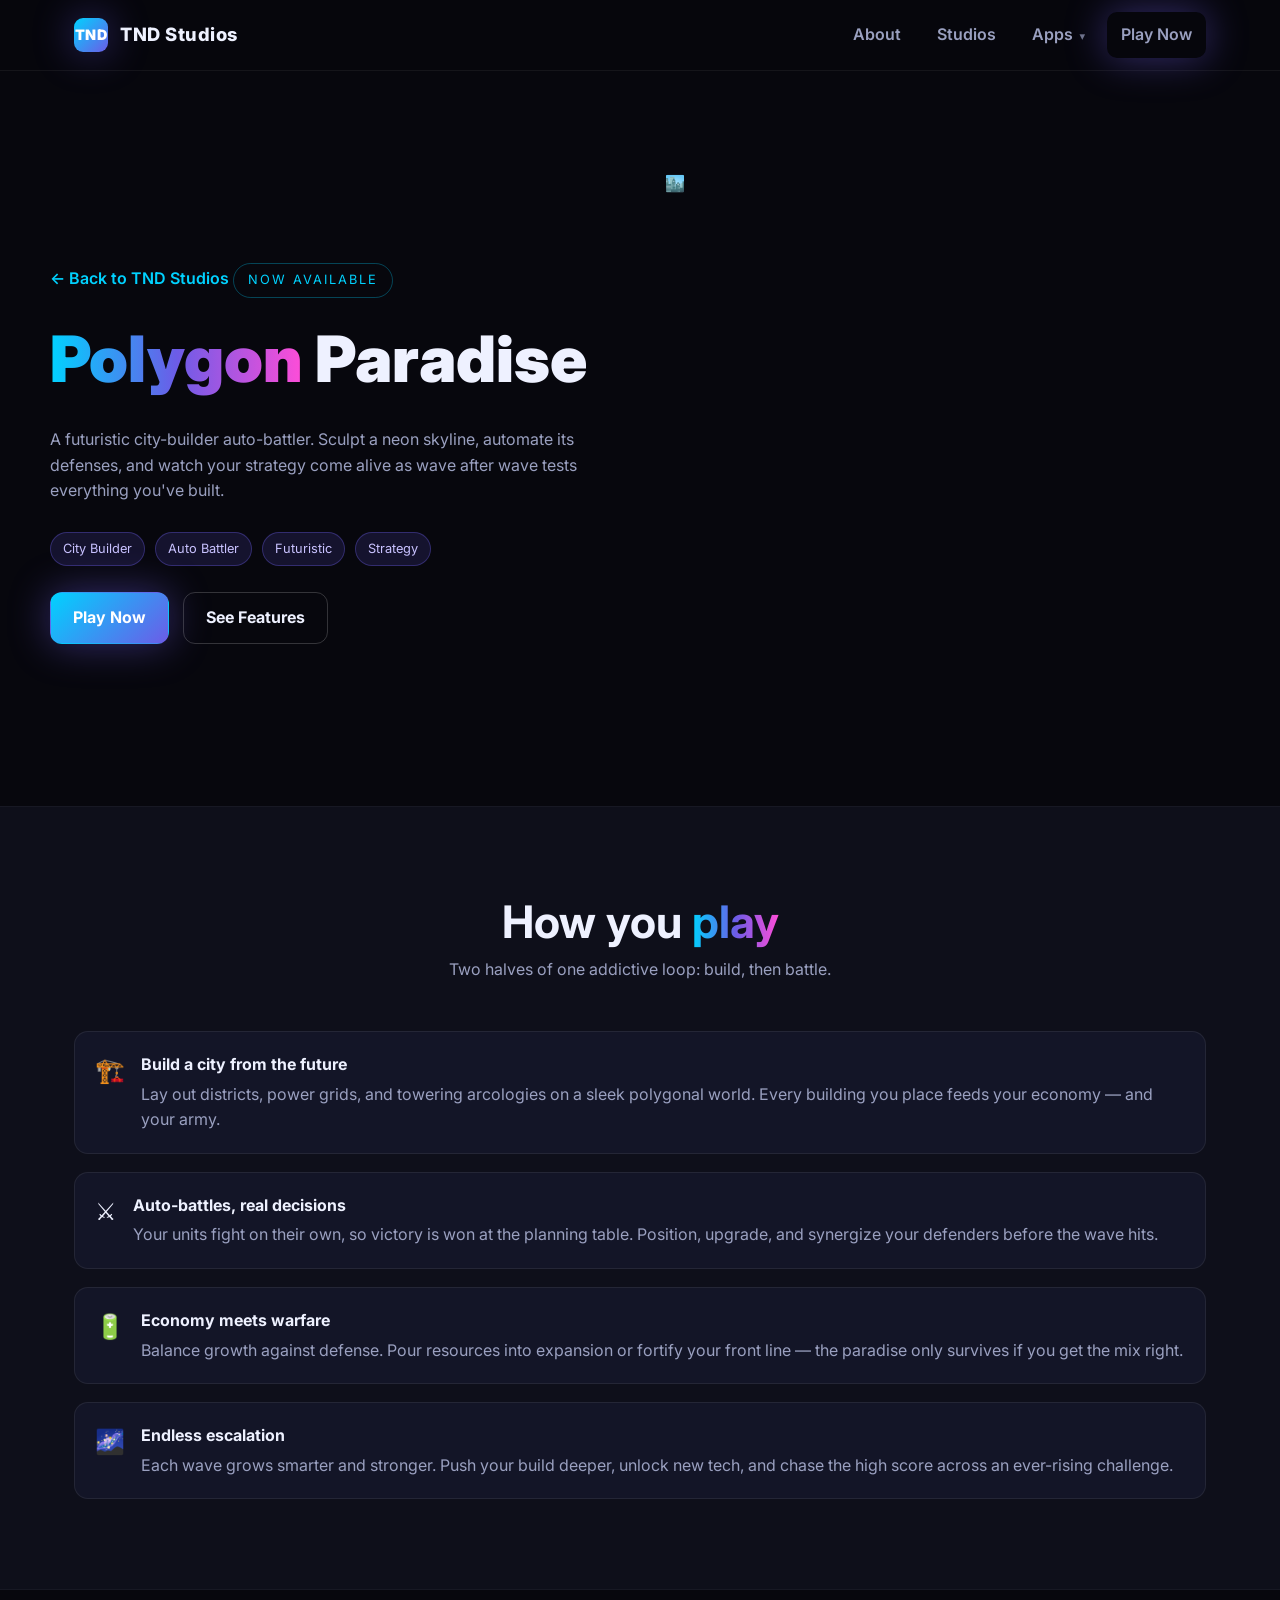
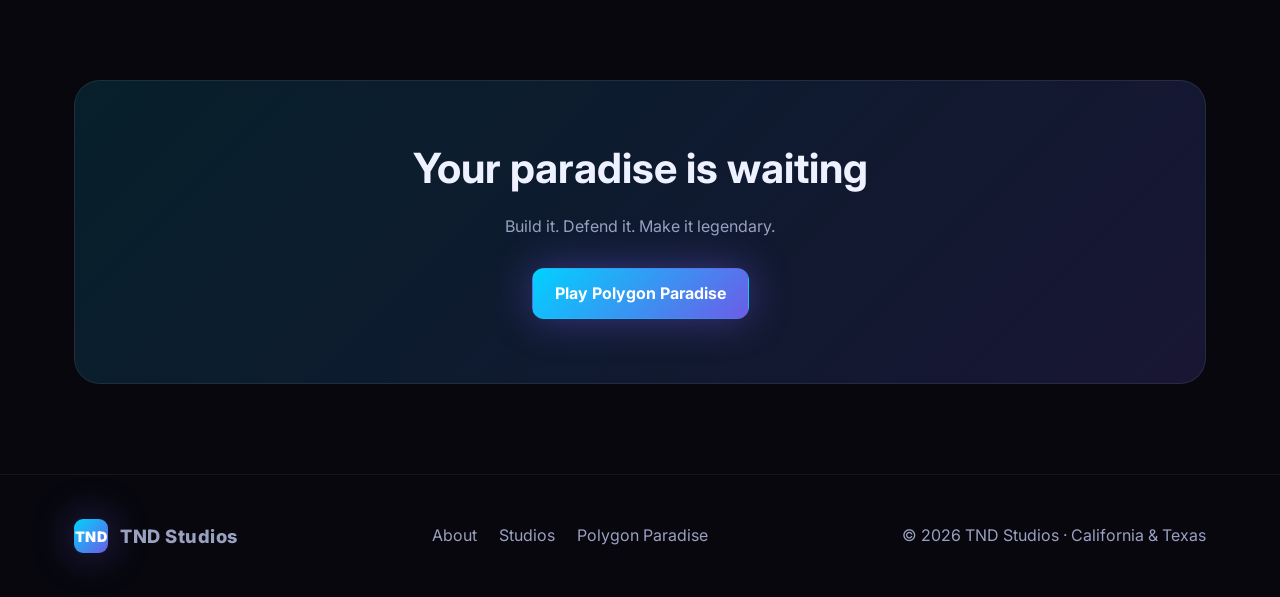
==== polygon-paradise.html @ adfdb226 "Build TND Studios landing page Add landing page with Apps dropdown, hero, about/values, featured gam" ====
<!DOCTYPE html>
<html lang="en">
<head>
  <meta charset="UTF-8" />
  <meta name="viewport" content="width=device-width, initial-scale=1.0" />
  <title>Polygon Paradise — TND Studios</title>
  <meta name="description" content="Polygon Paradise: a futuristic city-builder auto-battler from TND Studios. Build your skyline, command your defenders, and survive every wave." />
  <link rel="preconnect" href="https://fonts.googleapis.com" />
  <link rel="preconnect" href="https://fonts.gstatic.com" crossorigin />
  <link href="https://fonts.googleapis.com/css2?family=Inter:wght@400;600;700;800;900&display=swap" rel="stylesheet" />
  <link rel="stylesheet" href="styles.css" />
</head>
<body>

  <!-- Navbar -->
  <header class="nav">
    <div class="wrap nav-inner">
      <a class="brand" href="index.html">
        <span class="mark">TND</span>
        <span>TND Studios</span>
      </a>
      <nav class="nav-links">
        <a class="desktop-only" href="index.html#about">About</a>
        <a class="desktop-only" href="index.html#locations">Studios</a>
        <div class="dropdown">
          <button aria-haspopup="true" aria-expanded="false">Apps</button>
          <div class="dropdown-menu" role="menu">
            <a href="polygon-paradise.html" role="menuitem">
              <span class="app-icon">🏙️</span>
              <span>
                <span class="app-name">Polygon Paradise</span><br />
                <span class="app-desc">Futuristic city-builder auto-battler</span>
              </span>
            </a>
          </div>
        </div>
        <a class="btn btn-primary" href="#">Play Now</a>
      </nav>
    </div>
  </header>

  <!-- Detail hero -->
  <section class="wrap detail-hero">
    <div>
      <a class="back-link" href="index.html">← Back to TND Studios</a>
      <span class="eyebrow">Now Available</span>
      <h1><span class="gradient-text">Polygon</span> Paradise</h1>
      <p class="lead" style="color: var(--muted); margin: 0 0 28px;">
        A futuristic city-builder auto-battler. Sculpt a neon skyline, automate its
        defenses, and watch your strategy come alive as wave after wave tests
        everything you've built.
      </p>
      <div class="tag-row">
        <span class="tag">City Builder</span>
        <span class="tag">Auto Battler</span>
        <span class="tag">Futuristic</span>
        <span class="tag">Strategy</span>
      </div>
      <div class="hero-actions" style="justify-content:flex-start;">
        <a class="btn btn-primary" href="#">Play Now</a>
        <a class="btn btn-ghost" href="#features">See Features</a>
      </div>
    </div>
    <div class="art"><span class="city">🏙️</span></div>
  </section>

  <!-- Features -->
  <section id="features" class="section-alt">
    <div class="wrap">
      <h2 class="section-title">How you <span class="gradient-text">play</span></h2>
      <p class="section-sub">Two halves of one addictive loop: build, then battle.</p>
      <div class="feature-list">
        <div class="fitem">
          <span class="ico">🏗️</span>
          <div>
            <h4>Build a city from the future</h4>
            <p>Lay out districts, power grids, and towering arcologies on a sleek polygonal world. Every building you place feeds your economy — and your army.</p>
          </div>
        </div>
        <div class="fitem">
          <span class="ico">⚔️</span>
          <div>
            <h4>Auto-battles, real decisions</h4>
            <p>Your units fight on their own, so victory is won at the planning table. Position, upgrade, and synergize your defenders before the wave hits.</p>
          </div>
        </div>
        <div class="fitem">
          <span class="ico">🔋</span>
          <div>
            <h4>Economy meets warfare</h4>
            <p>Balance growth against defense. Pour resources into expansion or fortify your front line — the paradise only survives if you get the mix right.</p>
          </div>
        </div>
        <div class="fitem">
          <span class="ico">🌌</span>
          <div>
            <h4>Endless escalation</h4>
            <p>Each wave grows smarter and stronger. Push your build deeper, unlock new tech, and chase the high score across an ever-rising challenge.</p>
          </div>
        </div>
      </div>
    </div>
  </section>

  <!-- CTA -->
  <section>
    <div class="wrap">
      <div class="cta-band">
        <h2>Your paradise is waiting</h2>
        <p>Build it. Defend it. Make it legendary.</p>
        <a class="btn btn-primary" href="#">Play Polygon Paradise</a>
      </div>
    </div>
  </section>

  <!-- Footer -->
  <footer>
    <div class="wrap footer-inner">
      <div class="brand">
        <span class="mark">TND</span>
        <span>TND Studios</span>
      </div>
      <div class="footer-links">
        <a href="index.html#about">About</a>
        <a href="index.html#locations">Studios</a>
        <a href="polygon-paradise.html">Polygon Paradise</a>
      </div>
      <div>© <span id="year"></span> TND Studios · California &amp; Texas</div>
    </div>
  </footer>

  <script>
    document.getElementById("year").textContent = new Date().getFullYear();
  </script>
</body>
</html>
---- styles.css ----
/* ============================================================
   TND Studios — shared styles
   ============================================================ */

:root {
  --bg:        #07070d;
  --bg-soft:   #0e0f1a;
  --panel:     #131527;
  --panel-2:   #1a1d35;
  --text:      #eef1ff;
  --muted:     #9aa0c0;
  --accent:    #6c5ce7;
  --accent-2:  #00d2ff;
  --accent-3:  #ff4dd8;
  --glow:      0 0 40px rgba(108, 92, 231, 0.45);
  --radius:    18px;
  --maxw:      1180px;
  font-synthesis: none;
}

* { box-sizing: border-box; }

html { scroll-behavior: smooth; }

body {
  margin: 0;
  font-family: "Inter", "Segoe UI", system-ui, -apple-system, sans-serif;
  background: var(--bg);
  color: var(--text);
  line-height: 1.6;
  overflow-x: hidden;
}

a { color: inherit; text-decoration: none; }

.wrap {
  width: 100%;
  max-width: var(--maxw);
  margin: 0 auto;
  padding: 0 24px;
}

h1, h2, h3 { line-height: 1.15; margin: 0 0 0.5em; }
h2.section-title {
  font-size: clamp(1.8rem, 4vw, 2.8rem);
  text-align: center;
  margin-bottom: 0.2em;
}
.section-sub {
  text-align: center;
  color: var(--muted);
  max-width: 620px;
  margin: 0 auto 3rem;
}

.gradient-text {
  background: linear-gradient(90deg, var(--accent-2), var(--accent), #ff4dd8);
  -webkit-background-clip: text;
  background-clip: text;
  -webkit-text-fill-color: transparent;
}

/* ---------- Navbar ---------- */
.nav {
  position: sticky;
  top: 0;
  z-index: 100;
  backdrop-filter: blur(14px);
  background: rgba(7, 7, 13, 0.72);
  border-bottom: 1px solid rgba(255, 255, 255, 0.06);
}
.nav-inner {
  display: flex;
  align-items: center;
  justify-content: space-between;
  height: 70px;
}
.brand {
  display: flex;
  align-items: center;
  gap: 12px;
  font-weight: 800;
  letter-spacing: 0.5px;
  font-size: 1.15rem;
}
.brand .mark {
  width: 34px; height: 34px;
  border-radius: 9px;
  background: linear-gradient(135deg, var(--accent-2), var(--accent));
  box-shadow: var(--glow);
  display: grid; place-items: center;
  font-weight: 900; color: #fff; font-size: 0.9rem;
}
.nav-links { display: flex; align-items: center; gap: 8px; }
.nav-links a, .dropdown > button {
  color: var(--muted);
  font: inherit;
  font-weight: 600;
  background: none;
  border: none;
  cursor: pointer;
  padding: 10px 14px;
  border-radius: 10px;
  transition: color .2s, background .2s;
}
.nav-links a:hover, .dropdown > button:hover { color: var(--text); background: rgba(255,255,255,0.05); }

.btn {
  display: inline-block;
  padding: 12px 22px;
  border-radius: 12px;
  font-weight: 700;
  cursor: pointer;
  border: 1px solid transparent;
  transition: transform .15s ease, box-shadow .2s ease, background .2s;
}
.btn-primary {
  background: linear-gradient(135deg, var(--accent-2), var(--accent));
  color: #fff;
  box-shadow: var(--glow);
}
.btn-primary:hover { transform: translateY(-2px); }
.btn-ghost {
  border-color: rgba(255,255,255,0.18);
  color: var(--text);
}
.btn-ghost:hover { background: rgba(255,255,255,0.06); }

/* ---------- Dropdown ---------- */
.dropdown { position: relative; }
.dropdown > button::after {
  content: "▾";
  margin-left: 6px;
  font-size: 0.7em;
  opacity: 0.7;
}
.dropdown-menu {
  position: absolute;
  top: calc(100% + 8px);
  right: 0;
  min-width: 280px;
  background: var(--panel);
  border: 1px solid rgba(255,255,255,0.08);
  border-radius: 14px;
  padding: 8px;
  box-shadow: 0 24px 60px rgba(0,0,0,0.55);
  opacity: 0;
  visibility: hidden;
  transform: translateY(-8px);
  transition: opacity .18s, transform .18s, visibility .18s;
}
.dropdown:hover .dropdown-menu,
.dropdown:focus-within .dropdown-menu {
  opacity: 1; visibility: visible; transform: translateY(0);
}
.dropdown-menu a {
  display: flex;
  gap: 12px;
  align-items: center;
  padding: 12px;
  border-radius: 10px;
  color: var(--text);
}
.dropdown-menu a:hover { background: var(--panel-2); }
.dropdown-menu .app-icon {
  width: 42px; height: 42px; border-radius: 10px;
  background: linear-gradient(135deg, #00d2ff, #6c5ce7);
  display: grid; place-items: center; font-size: 1.2rem; flex: none;
}
.dropdown-menu .app-name { font-weight: 700; }
.dropdown-menu .app-desc { font-size: 0.8rem; color: var(--muted); }

/* ---------- Hero ---------- */
.hero {
  position: relative;
  padding: 120px 0 130px;
  text-align: center;
  overflow: hidden;
}
.hero::before {
  content: "";
  position: absolute; inset: -20% -20% auto -20%;
  height: 700px;
  background:
    radial-gradient(closest-side, rgba(0,210,255,0.22), transparent 70%) 20% 0,
    radial-gradient(closest-side, rgba(108,92,231,0.28), transparent 70%) 80% 10%;
  filter: blur(10px);
  z-index: -1;
}
.hero .grid-bg {
  position: absolute; inset: 0; z-index: -2;
  background-image:
    linear-gradient(rgba(255,255,255,0.04) 1px, transparent 1px),
    linear-gradient(90deg, rgba(255,255,255,0.04) 1px, transparent 1px);
  background-size: 46px 46px;
  mask-image: radial-gradient(ellipse 70% 60% at 50% 0%, #000 30%, transparent 75%);
}
.eyebrow {
  display: inline-block;
  font-size: 0.8rem;
  letter-spacing: 2px;
  text-transform: uppercase;
  color: var(--accent-2);
  border: 1px solid rgba(0,210,255,0.3);
  padding: 6px 14px;
  border-radius: 999px;
  margin-bottom: 24px;
}
.hero h1 {
  font-size: clamp(2.4rem, 7vw, 5rem);
  font-weight: 900;
  letter-spacing: -1.5px;
}
.hero p.lead {
  font-size: clamp(1.05rem, 2.2vw, 1.35rem);
  color: var(--muted);
  max-width: 640px;
  margin: 0 auto 36px;
}
.hero-actions { display: flex; gap: 14px; justify-content: center; flex-wrap: wrap; }

/* ---------- Generic section ---------- */
section { padding: 90px 0; }
.section-alt { background: var(--bg-soft); border-block: 1px solid rgba(255,255,255,0.04); }

/* ---------- Value cards ---------- */
.cards {
  display: grid;
  grid-template-columns: repeat(auto-fit, minmax(260px, 1fr));
  gap: 22px;
}
.card {
  background: var(--panel);
  border: 1px solid rgba(255,255,255,0.07);
  border-radius: var(--radius);
  padding: 30px;
  transition: transform .2s, border-color .2s;
}
.card:hover { transform: translateY(-6px); border-color: rgba(108,92,231,0.5); }
.card .ico { font-size: 1.8rem; margin-bottom: 14px; }
.card h3 { font-size: 1.2rem; }
.card p { color: var(--muted); margin: 0; }

/* ---------- Featured game ---------- */
.featured {
  display: grid;
  grid-template-columns: 1.1fr 1fr;
  gap: 50px;
  align-items: center;
}
.featured .art {
  aspect-ratio: 4 / 3;
  border-radius: 22px;
  background:
    radial-gradient(circle at 30% 20%, rgba(0,210,255,0.5), transparent 45%),
    radial-gradient(circle at 75% 75%, rgba(255,77,216,0.45), transparent 45%),
    linear-gradient(135deg, #11132a, #05060f);
  border: 1px solid rgba(255,255,255,0.1);
  position: relative;
  overflow: hidden;
  display: grid; place-items: center;
  box-shadow: 0 40px 90px rgba(0,0,0,0.5);
}
.featured .art .city {
  font-size: 5rem;
  filter: drop-shadow(0 0 30px rgba(0,210,255,0.6));
}
.featured .badge {
  display: inline-block;
  font-size: 0.75rem; letter-spacing: 1.5px; text-transform: uppercase;
  color: var(--accent-2); font-weight: 700; margin-bottom: 10px;
}
.featured h2 { font-size: clamp(1.8rem, 4vw, 2.6rem); }
.featured p { color: var(--muted); }
.tag-row { display: flex; gap: 10px; flex-wrap: wrap; margin: 18px 0 26px; }
.tag {
  font-size: 0.8rem;
  padding: 6px 12px;
  border-radius: 999px;
  background: rgba(108,92,231,0.15);
  border: 1px solid rgba(108,92,231,0.35);
  color: #c9c2ff;
}

/* ---------- Locations ---------- */
.locations {
  display: grid;
  grid-template-columns: repeat(auto-fit, minmax(280px, 1fr));
  gap: 22px;
}
.loc {
  background: var(--panel);
  border: 1px solid rgba(255,255,255,0.07);
  border-radius: var(--radius);
  padding: 34px;
  text-align: center;
}
.loc .flag { font-size: 2.4rem; margin-bottom: 10px; }
.loc h3 { font-size: 1.4rem; }
.loc p { color: var(--muted); margin: 0; }

/* ---------- CTA band ---------- */
.cta-band {
  text-align: center;
  background: linear-gradient(135deg, rgba(0,210,255,0.12), rgba(108,92,231,0.18));
  border: 1px solid rgba(255,255,255,0.08);
  border-radius: 26px;
  padding: 64px 24px;
}
.cta-band h2 { font-size: clamp(1.8rem, 4vw, 2.6rem); }
.cta-band p { color: var(--muted); margin-bottom: 28px; }

/* ---------- Footer ---------- */
footer {
  border-top: 1px solid rgba(255,255,255,0.06);
  padding: 44px 0;
  color: var(--muted);
}
.footer-inner {
  display: flex; justify-content: space-between; align-items: center;
  flex-wrap: wrap; gap: 16px;
}
.footer-links { display: flex; gap: 22px; }
.footer-links a:hover { color: var(--text); }

/* ---------- Game detail page ---------- */
.detail-hero {
  padding: 100px 0 70px;
  display: grid;
  grid-template-columns: 1fr 1fr;
  gap: 50px;
  align-items: center;
}
.detail-hero .art { aspect-ratio: 1; }
.detail-hero h1 { font-size: clamp(2.2rem, 6vw, 4rem); font-weight: 900; }
.feature-list { display: grid; gap: 18px; margin-top: 10px; }
.feature-list .fitem {
  display: flex; gap: 16px; align-items: flex-start;
  background: var(--panel); border: 1px solid rgba(255,255,255,0.07);
  border-radius: 14px; padding: 20px;
}
.feature-list .fitem .ico { font-size: 1.5rem; }
.feature-list .fitem h4 { margin: 0 0 4px; }
.feature-list .fitem p { margin: 0; color: var(--muted); }
.back-link { color: var(--accent-2); font-weight: 600; display: inline-block; margin-bottom: 18px; }

/* ---------- Responsive ---------- */
@media (max-width: 820px) {
  .featured, .detail-hero { grid-template-columns: 1fr; }
  .nav-links .desktop-only { display: none; }
  .hero { padding: 80px 0 90px; }
  section { padding: 64px 0; }
}
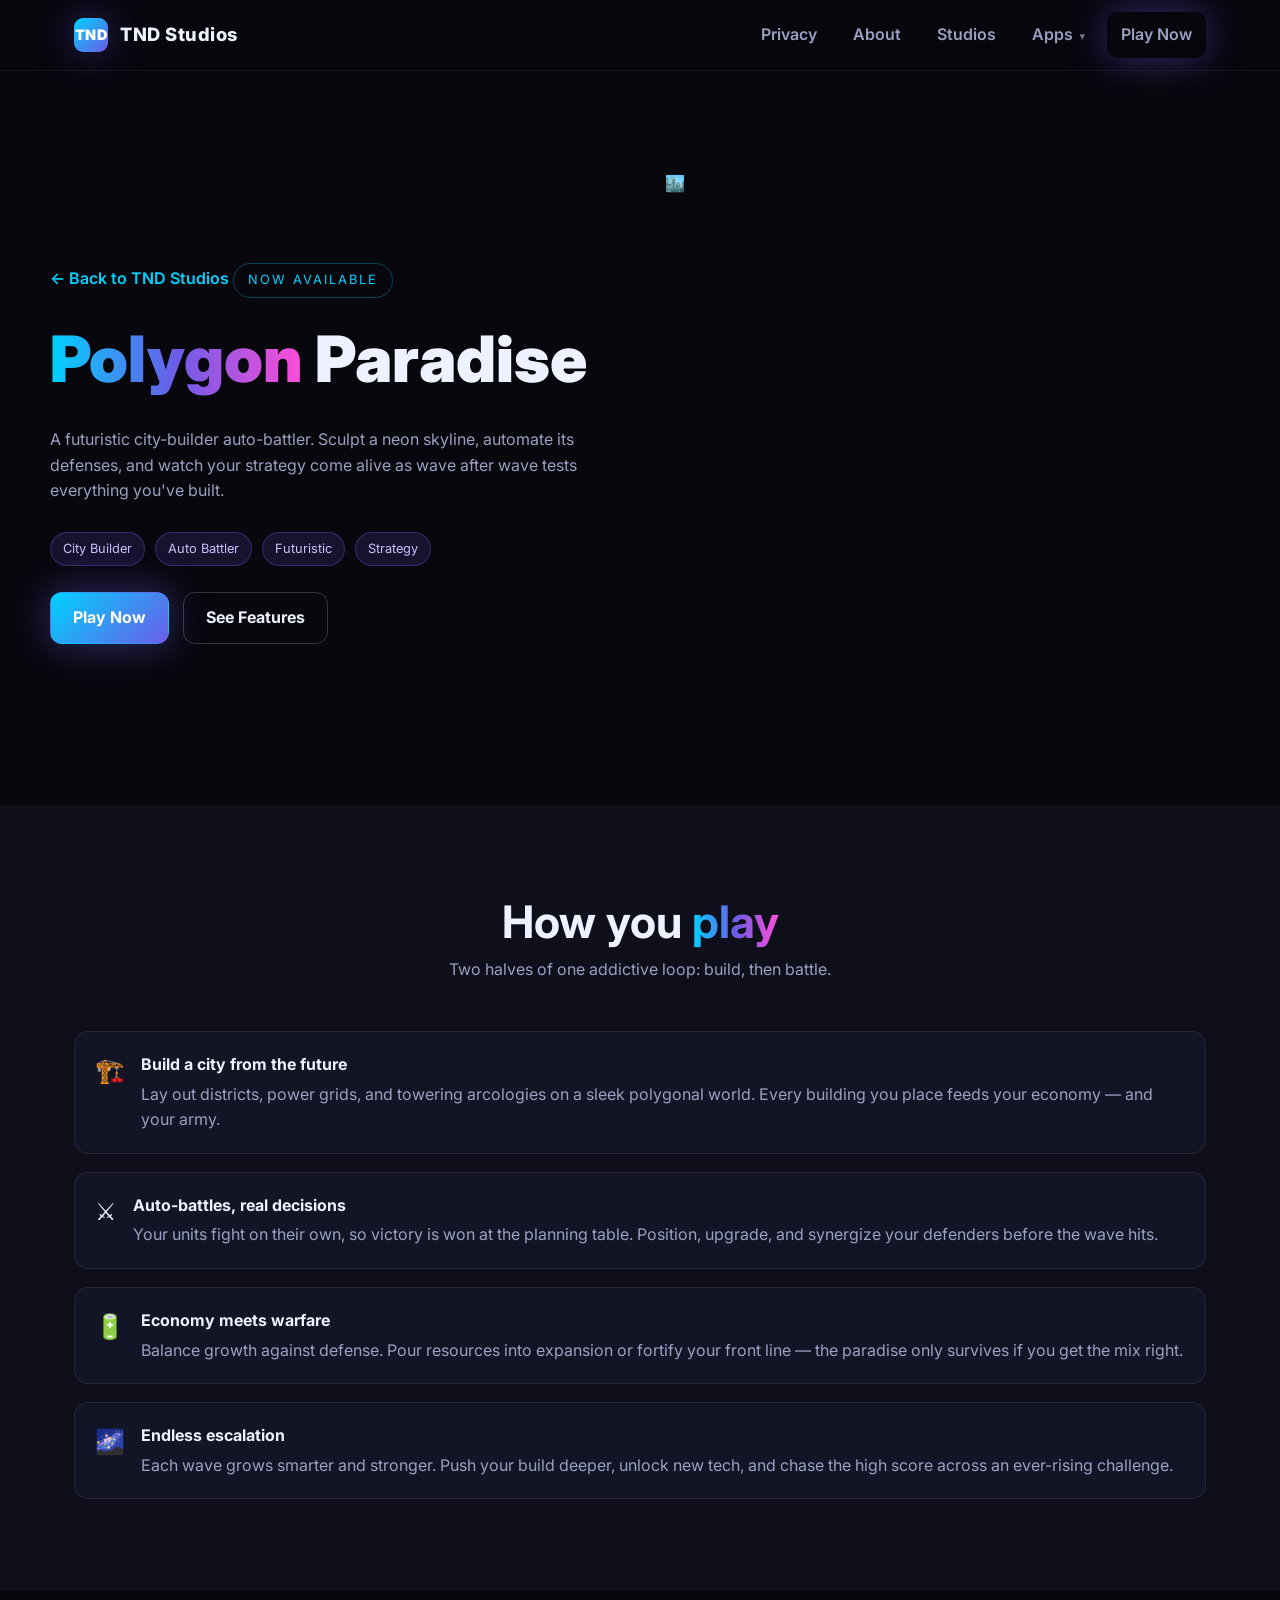
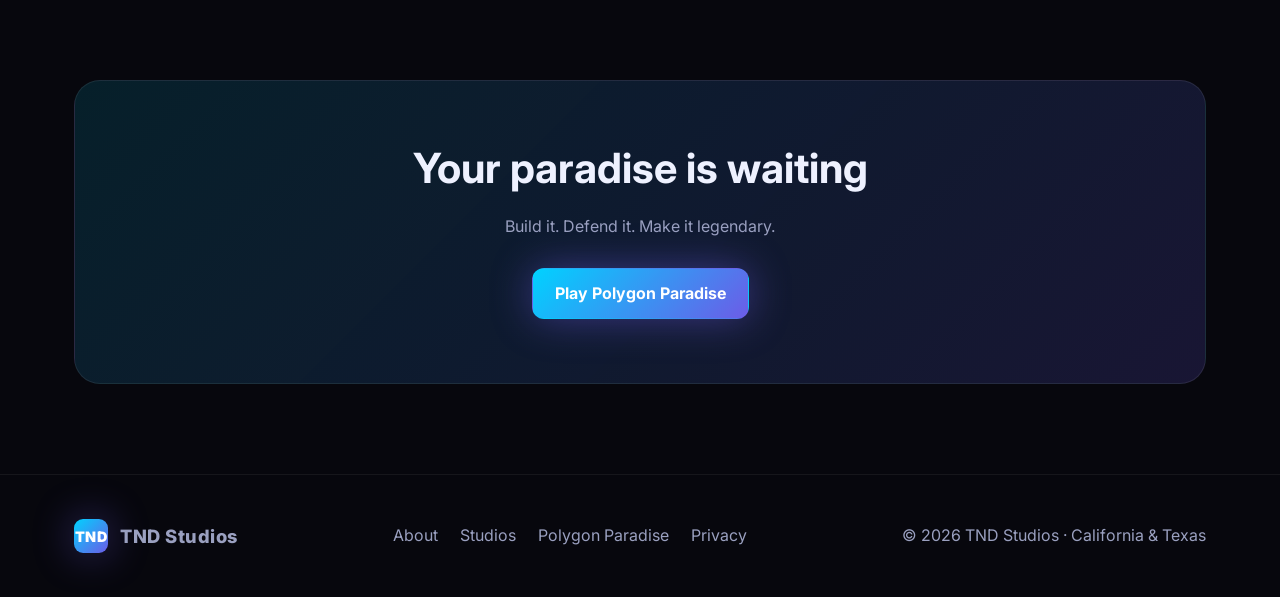
==== commit 486d82a9: "Add Privacy links to nav and footer (both pages) Co-Authored-By: Claude Opus 4.8 <noreply@anthropic." ====
--- a/polygon-paradise.html
+++ b/polygon-paradise.html
@@ -20,6 +20,7 @@
         <span>TND Studios</span>
       </a>
       <nav class="nav-links">
+        <a class="desktop-only" href="privacy.html">Privacy</a>
         <a class="desktop-only" href="index.html#about">About</a>
         <a class="desktop-only" href="index.html#locations">Studios</a>
         <div class="dropdown">
@@ -124,6 +125,7 @@
         <a href="index.html#about">About</a>
         <a href="index.html#locations">Studios</a>
         <a href="polygon-paradise.html">Polygon Paradise</a>
+        <a href="privacy.html">Privacy</a>
       </div>
       <div>© <span id="year"></span> TND Studios · California &amp; Texas</div>
     </div>
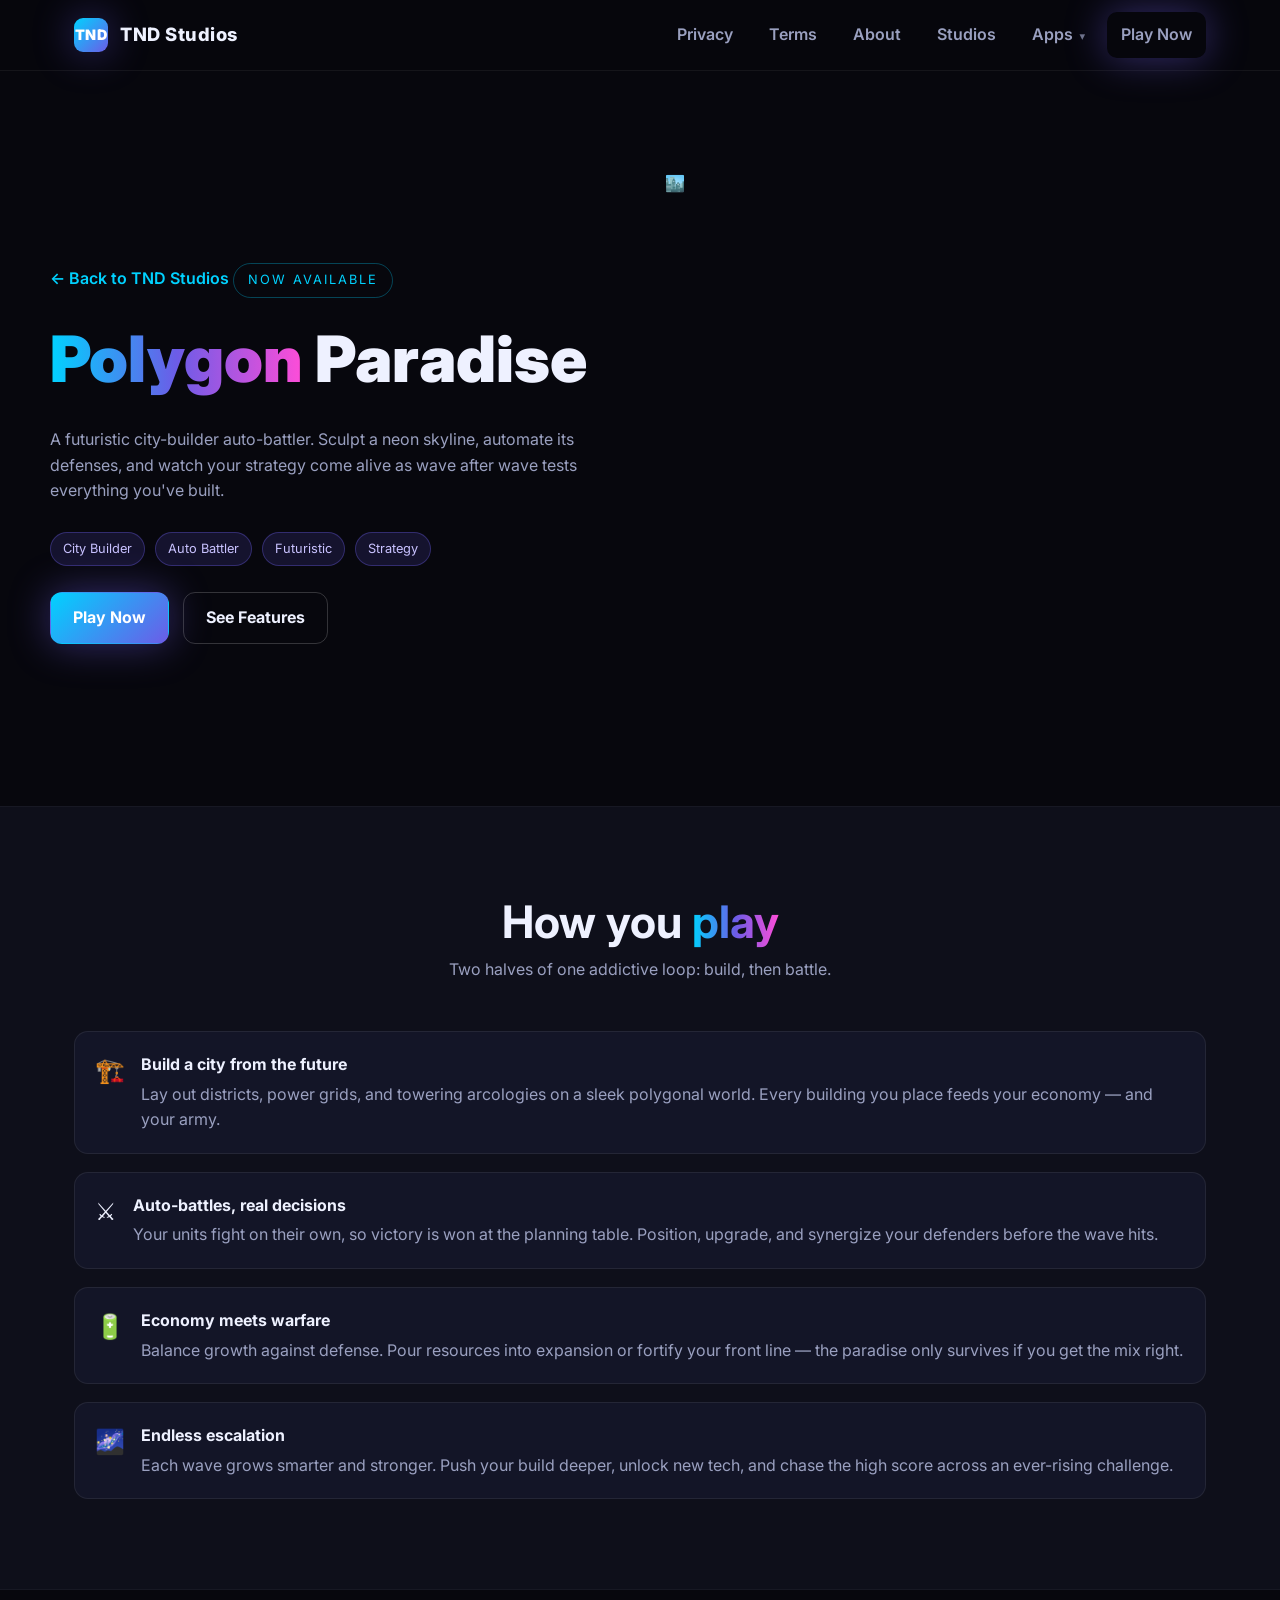
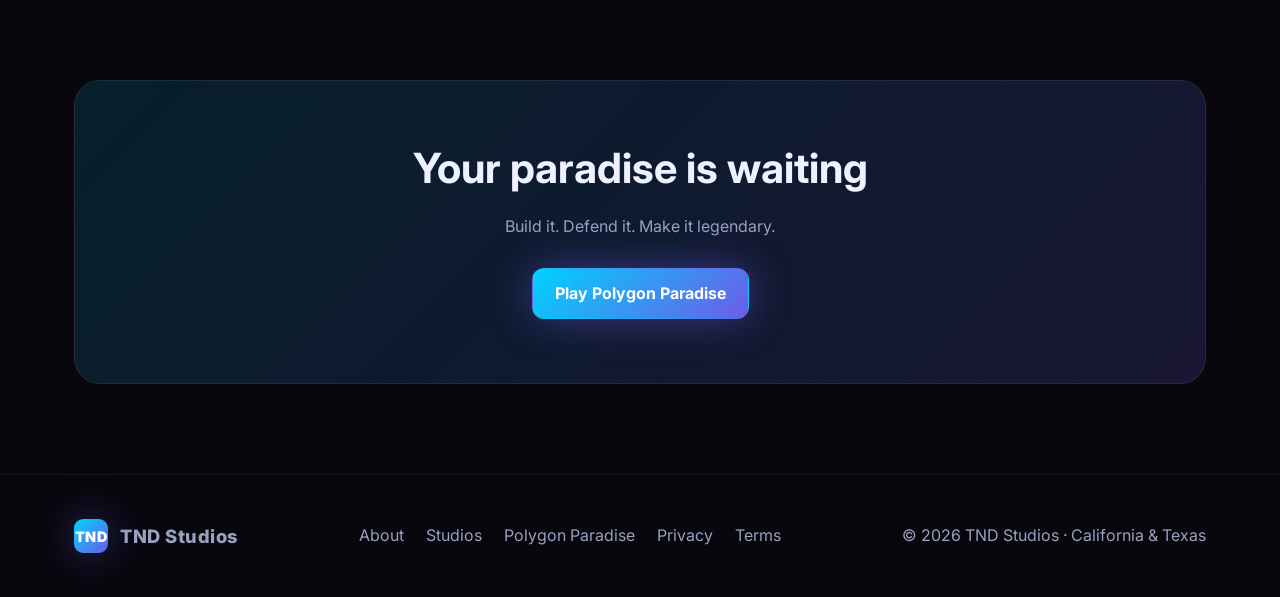
==== commit ef00cc70: "Add Terms of Service page + nav/footer links Company-wide ToS (code of conduct for usernames/UGC, vi" ====
--- a/polygon-paradise.html
+++ b/polygon-paradise.html
@@ -21,6 +21,7 @@
       </a>
       <nav class="nav-links">
         <a class="desktop-only" href="privacy.html">Privacy</a>
+        <a class="desktop-only" href="terms.html">Terms</a>
         <a class="desktop-only" href="index.html#about">About</a>
         <a class="desktop-only" href="index.html#locations">Studios</a>
         <div class="dropdown">
@@ -126,6 +127,7 @@
         <a href="index.html#locations">Studios</a>
         <a href="polygon-paradise.html">Polygon Paradise</a>
         <a href="privacy.html">Privacy</a>
+        <a href="terms.html">Terms</a>
       </div>
       <div>© <span id="year"></span> TND Studios · California &amp; Texas</div>
     </div>
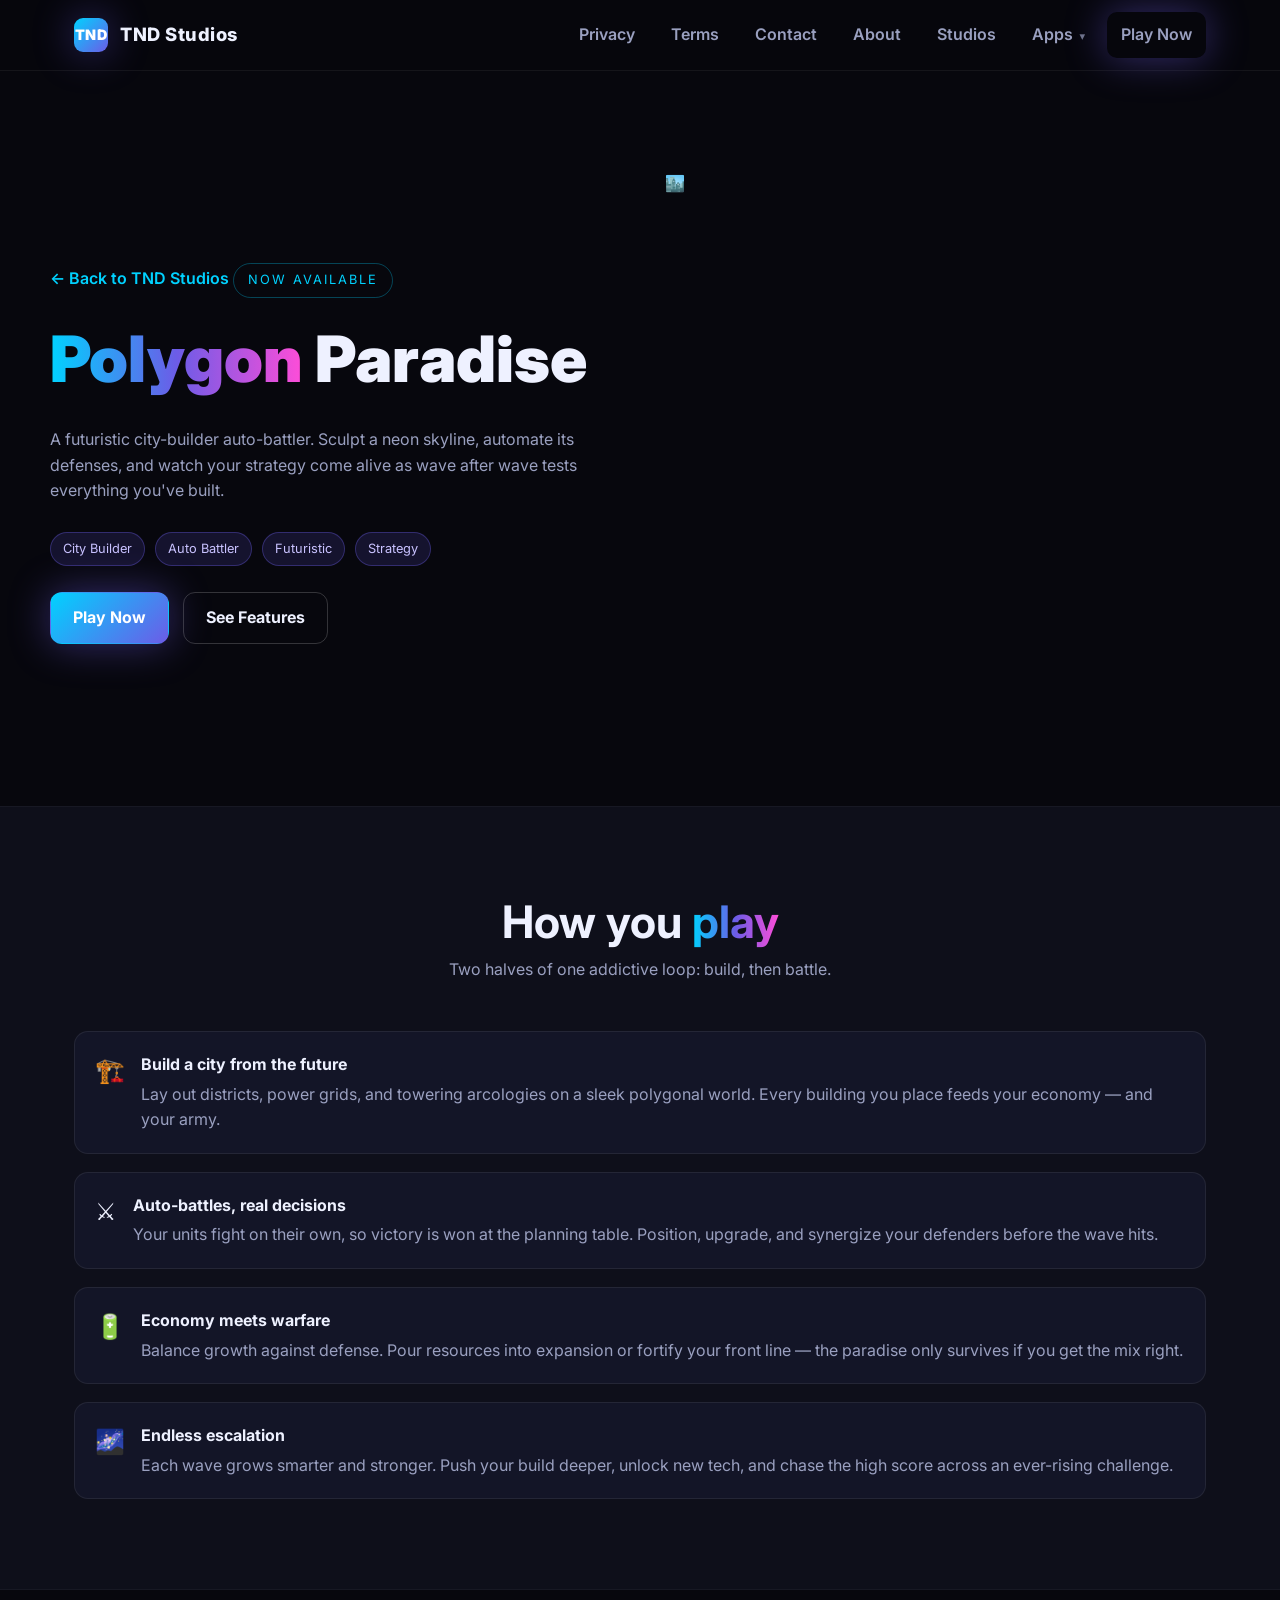
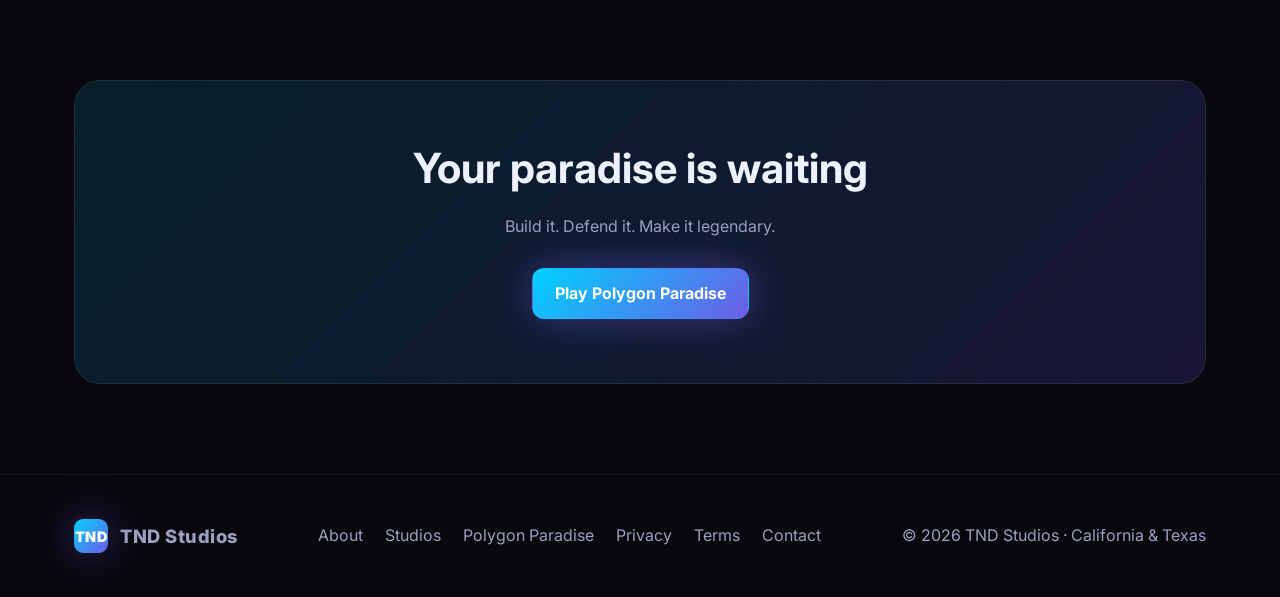
==== commit e3b070c1: "Add contact page with support email Co-Authored-By: Claude Fable 5 <noreply@anthropic.com>" ====
--- a/polygon-paradise.html
+++ b/polygon-paradise.html
@@ -22,6 +22,7 @@
       <nav class="nav-links">
         <a class="desktop-only" href="privacy.html">Privacy</a>
         <a class="desktop-only" href="terms.html">Terms</a>
+        <a class="desktop-only" href="contact.html">Contact</a>
         <a class="desktop-only" href="index.html#about">About</a>
         <a class="desktop-only" href="index.html#locations">Studios</a>
         <div class="dropdown">
@@ -128,6 +129,7 @@
         <a href="polygon-paradise.html">Polygon Paradise</a>
         <a href="privacy.html">Privacy</a>
         <a href="terms.html">Terms</a>
+        <a href="contact.html">Contact</a>
       </div>
       <div>© <span id="year"></span> TND Studios · California &amp; Texas</div>
     </div>
